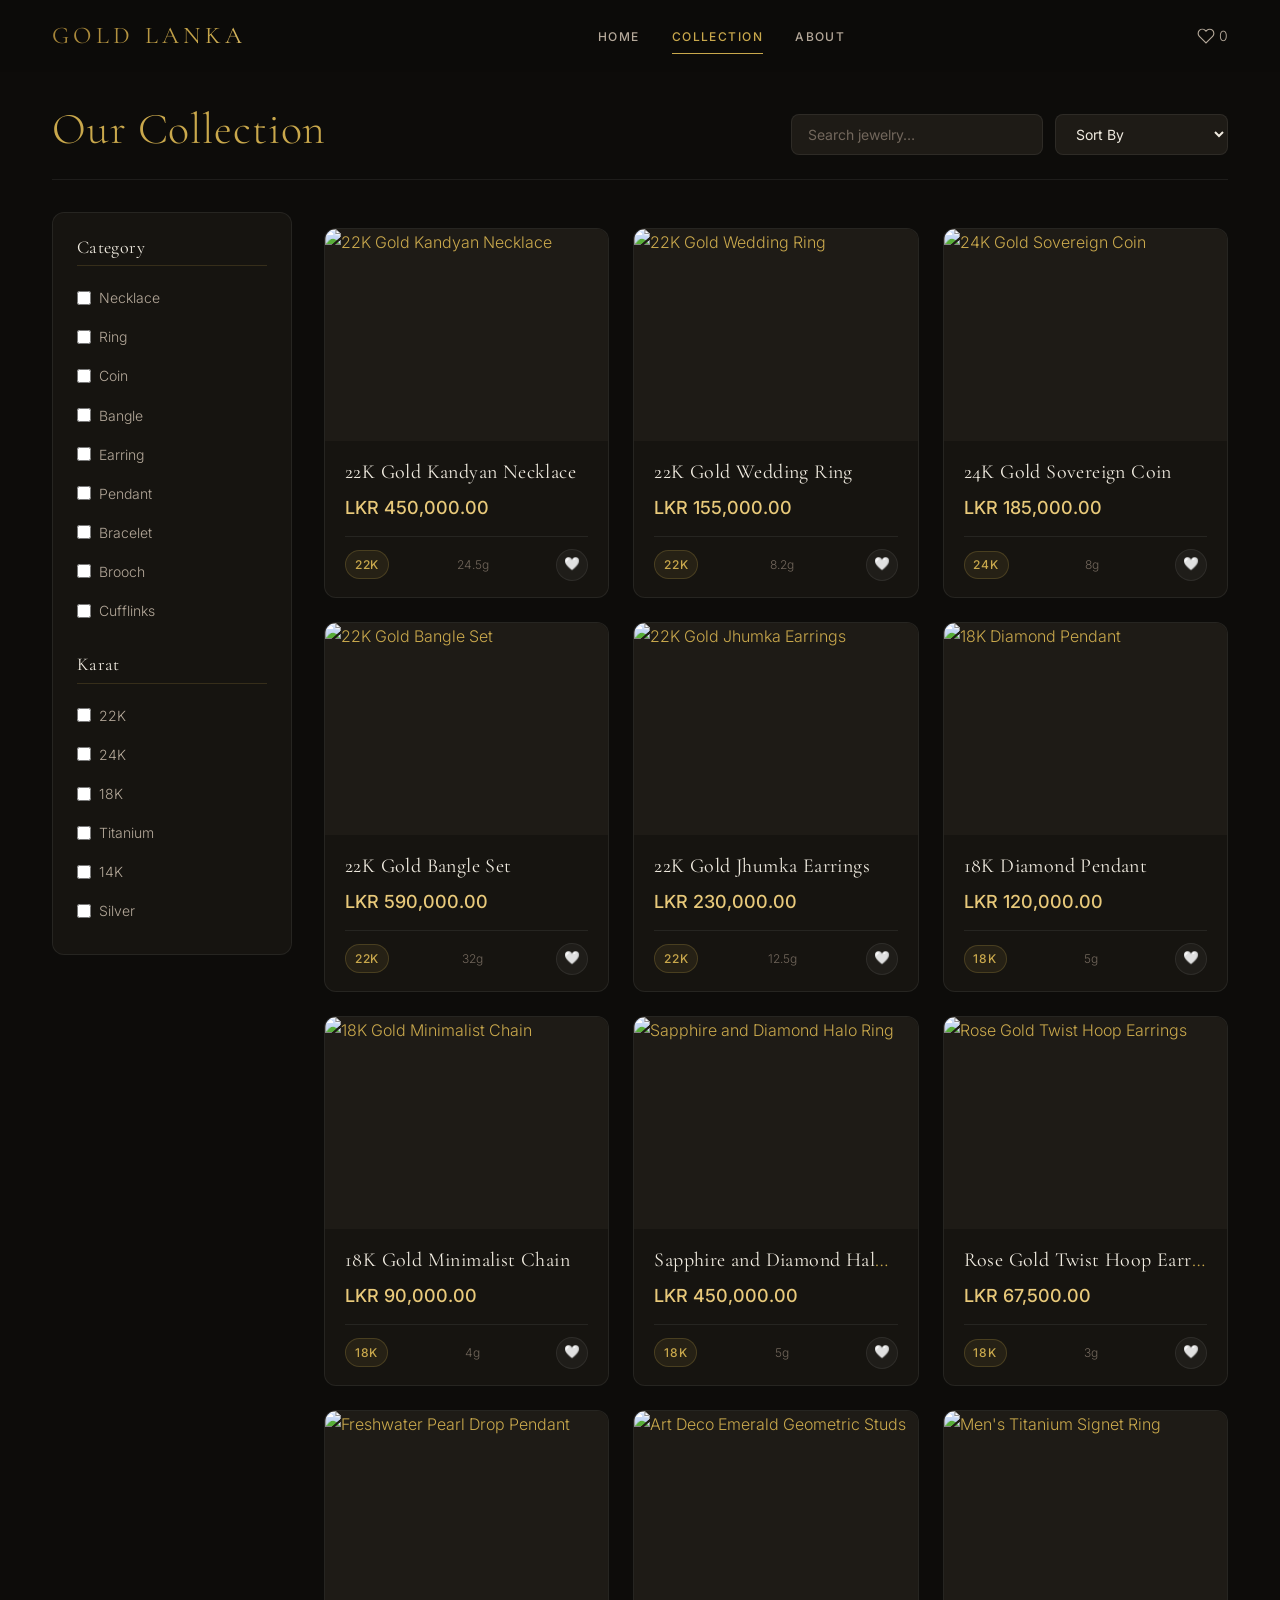
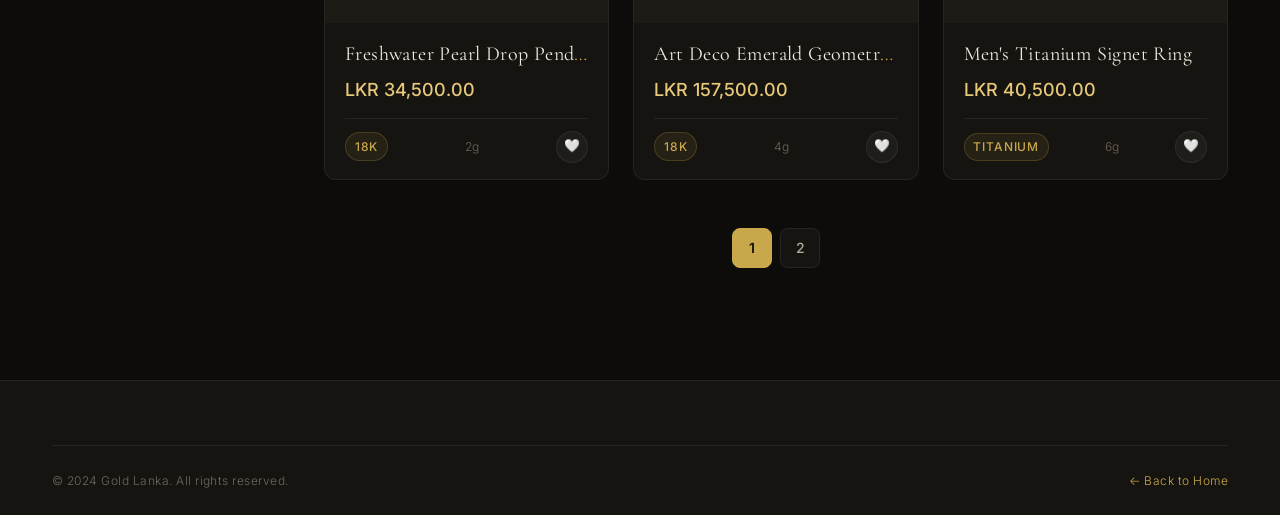
==== catalog.html @ e4578758 "updated" ====
<!DOCTYPE html>
<html lang="en">
<head>
  <meta charset="UTF-8">
  <meta name="viewport" content="width=device-width, initial-scale=1.0">
  <title>Collection | Gold Lanka — Sri Lankan Gold Jewelry</title>
  <meta name="description" content="Browse our full collection of handcrafted 22K and 24K gold jewelry. Filter by category, karat, and price.">

  <link rel="preconnect" href="https://fonts.googleapis.com">
  <link rel="preconnect" href="https://fonts.gstatic.com" crossorigin>
  <link href="https://fonts.googleapis.com/css2?family=Cormorant+Garamond:ital,wght@0,300;0,400;0,600;1,300;1,400;1,600&family=Inter:wght@300;400;500;600&display=swap" rel="stylesheet">

  <link rel="stylesheet" href="assets/css/style.css">
</head>
<body>

  <a href="#main-content" class="skip-link">Skip to content</a>

  <!-- ── Header ── -->
  <header class="site-header" id="site-header">
    <div class="container nav-container">

      <div class="logo">
        <a href="index.html" aria-label="Gold Lanka — Home">GOLD LANKA</a>
      </div>

      <button class="menu-toggle" id="menu-toggle"
              aria-controls="primary-nav"
              aria-expanded="false"
              aria-label="Toggle navigation menu">
        <span></span>
        <span></span>
        <span></span>
      </button>

      <nav class="primary-nav" id="primary-nav" aria-label="Main navigation">
        <ul class="nav-links">
          <li><a href="index.html">Home</a></li>
          <li><a href="catalog.html" class="active">Collection</a></li>
          <li><a href="about.html">About</a></li>
        </ul>
      </nav>

      <div class="nav-actions">
        <a href="wishlist.html" class="wishlist-icon" aria-label="Wishlist">
          <svg width="18" height="18" viewBox="0 0 24 24" fill="none"
               stroke="currentColor" stroke-width="1.5" aria-hidden="true">
            <path d="M20.84 4.61a5.5 5.5 0 0 0-7.78 0L12 5.67l-1.06-1.06a5.5 5.5 0 0 0-7.78 7.78l1.06 1.06L12 21.23l7.78-7.78 1.06-1.06a5.5 5.5 0 0 0 0-7.78z"/>
          </svg>
          <span id="wishlist-count">0</span>
        </a>
      </div>

    </div>
  </header>

  <!-- ── Main Content ── -->
  <main id="main-content" class="container">

    <div class="catalog-header">
      <h1>Our Collection</h1>
      <div class="catalog-controls">
        <button class="filter-toggle-btn" id="filter-toggle"
                aria-controls="filters-sidebar"
                aria-expanded="false">
          <svg width="14" height="14" viewBox="0 0 24 24" fill="none"
               stroke="currentColor" stroke-width="2" aria-hidden="true">
            <line x1="4" y1="6"  x2="20" y2="6"/>
            <line x1="4" y1="12" x2="16" y2="12"/>
            <line x1="4" y1="18" x2="12" y2="18"/>
          </svg>
          Filters
        </button>
        <input type="search" id="search-input"
               placeholder="Search jewelry…"
               aria-label="Search jewelry">
        <select id="sort-select" aria-label="Sort products">
          <option value="default">Sort By</option>
          <option value="price-asc">Price: Low to High</option>
          <option value="price-desc">Price: High to Low</option>
          <option value="name-asc">Name: A–Z</option>
        </select>
      </div>
    </div>

    <div class="catalog-layout">

      <aside class="filters-sidebar" id="filters-sidebar" aria-label="Product filters">
        <div class="filter-group">
          <h4>Category</h4>
          <div id="category-filters">
            <!-- Populated by JS -->
          </div>
        </div>
        <div class="filter-group">
          <h4>Karat</h4>
          <div id="karat-filters">
            <!-- Populated by JS -->
          </div>
        </div>
      </aside>

      <div class="catalog-content">
        <div id="product-grid" class="product-grid"
             aria-live="polite" aria-label="Product listing">
          <p>Loading products…</p>
        </div>
        <nav id="pagination" class="pagination" aria-label="Pagination"></nav>
      </div>

    </div>
  </main>

  <!-- ── Footer ── -->
  <footer class="site-footer">
    <div class="container">
      <div class="footer-bottom">
        <p>&copy; 2024 Gold Lanka. All rights reserved.</p>
        <p><a href="index.html">← Back to Home</a></p>
      </div>
    </div>
  </footer>

  <script src="assets/js/main.js"></script>
  <script src="assets/js/catalog-data.js"></script>
  <script src="assets/js/catalog.js"></script>
  <script>
    // Mobile filter sidebar toggle
    document.addEventListener('DOMContentLoaded', () => {
      const btn     = document.getElementById('filter-toggle');
      const sidebar = document.getElementById('filters-sidebar');
      if (btn && sidebar) {
        btn.addEventListener('click', () => {
          const open = sidebar.classList.toggle('is-open');
          btn.setAttribute('aria-expanded', String(open));
        });
      }
    });
  </script>
</body>
</html>
---- assets/css/style.css ----
/* ============================================================
   GOLD LANKA — Design System
   Premium static site stylesheet
   ============================================================ */

/* 1. FONTS
   ---------------------------------------------------------- */
@import url('https://fonts.googleapis.com/css2?family=Cormorant+Garamond:ital,wght@0,300;0,400;0,600;1,300;1,400;1,600&family=Inter:wght@300;400;500;600&display=swap');

/* 2. DESIGN TOKENS
   ---------------------------------------------------------- */
:root {
  /* --- Color Palette --- */
  --color-bg:             #0d0c0a;
  --color-surface:        #161410;
  --color-surface-2:      #1e1b16;
  --color-surface-3:      #26221c;
  --color-text:           #f0ebe0;
  --color-text-secondary: #b5a99a;
  --color-muted:          #72675c;
  --color-border:         rgba(201, 168, 76, 0.18);
  --color-border-subtle:  rgba(255, 255, 255, 0.07);
  --color-accent:         #c9a84c;
  --color-accent-light:   #e8c97a;
  --color-accent-dark:    #9e7e35;
  --color-accent-subtle:  rgba(201, 168, 76, 0.09);
  --color-accent-glow:    rgba(201, 168, 76, 0.20);

  /* Legacy aliases — keeps existing JS/HTML working */
  --color-gold:           var(--color-accent);
  --color-gold-light:     var(--color-accent-light);
  --color-gold-dark:      var(--color-accent-dark);
  --color-text-muted:     var(--color-text-secondary);
  --color-surface-hover:  var(--color-surface-2);

  /* --- Typography --- */
  --font-display:  'Cormorant Garamond', 'Georgia', serif;
  --font-sans:     'Inter', -apple-system, BlinkMacSystemFont, 'Segoe UI', system-ui, sans-serif;
  --font-mono:     'SF Mono', 'Fira Code', 'Cascadia Code', monospace;
  --font-heading:  var(--font-display);   /* legacy alias */
  --font-body:     var(--font-sans);      /* legacy alias */

  /* --- Fluid Type Scale --- */
  --text-xs:   clamp(0.70rem, 0.67rem + 0.18vw, 0.75rem);
  --text-sm:   clamp(0.80rem, 0.77rem + 0.18vw, 0.875rem);
  --text-base: clamp(0.9375rem, 0.91rem + 0.15vw, 1rem);
  --text-md:   clamp(1.0625rem, 1.01rem + 0.28vw, 1.125rem);
  --text-lg:   clamp(1.125rem,  1.05rem + 0.40vw, 1.25rem);
  --text-xl:   clamp(1.3rem,    1.15rem + 0.75vw, 1.5rem);
  --text-2xl:  clamp(1.6rem,    1.35rem + 1.25vw, 2.0rem);
  --text-3xl:  clamp(2.0rem,    1.60rem + 2.00vw, 2.75rem);
  --text-4xl:  clamp(2.75rem,   2.00rem + 3.75vw, 4.5rem);

  /* --- Spacing Scale --- */
  --space-1:  0.25rem;
  --space-2:  0.5rem;
  --space-3:  0.75rem;
  --space-4:  1rem;
  --space-5:  1.25rem;
  --space-6:  1.5rem;
  --space-8:  2rem;
  --space-10: 2.5rem;
  --space-12: 3rem;
  --space-16: 4rem;
  --space-20: 5rem;
  --space-24: 6rem;
  --space-32: 8rem;

  /* Legacy spacing aliases */
  --spacing-sm: var(--space-2);
  --spacing-md: var(--space-4);
  --spacing-lg: var(--space-8);
  --spacing-xl: var(--space-16);

  /* --- Radii --- */
  --radius-sm:   3px;
  --radius-md:   8px;
  --radius-lg:   12px;
  --radius-xl:   20px;
  --radius-full: 9999px;
  --border-radius: var(--radius-md);   /* legacy alias */

  /* --- Shadows --- */
  --shadow-sm:      0 1px 3px rgba(0,0,0,0.40), 0 1px 2px rgba(0,0,0,0.30);
  --shadow-md:      0 4px 16px rgba(0,0,0,0.45), 0 2px 6px rgba(0,0,0,0.30);
  --shadow-lg:      0 12px 32px rgba(0,0,0,0.55), 0 4px 12px rgba(0,0,0,0.35);
  --shadow-gold:    0 8px 28px rgba(201,168,76,0.20), 0 2px 8px rgba(201,168,76,0.10);
  --shadow-gold-sm: 0 4px 12px rgba(201,168,76,0.14);
  --shadow-subtle:  var(--shadow-sm);   /* legacy alias */

  /* --- Transitions --- */
  --ease-out:    cubic-bezier(0.2, 0, 0, 1);
  --ease-spring: cubic-bezier(0.34, 1.56, 0.64, 1);
  --duration-fast:  120ms;
  --duration-base:  180ms;
  --duration-slow:  300ms;
  --transition: all var(--duration-base) var(--ease-out);   /* legacy alias */

  /* --- Layout --- */
  --container-max: 1240px;
  --container-pad: clamp(1rem, 4vw, 2rem);
  --header-height: 72px;
}


/* 3. RESET & BASE
   ---------------------------------------------------------- */
*, *::before, *::after {
  box-sizing: border-box;
  margin: 0;
  padding: 0;
}

html {
  scroll-behavior: smooth;
  -webkit-text-size-adjust: 100%;
}

body {
  background-color: var(--color-bg);
  color: var(--color-text);
  font-family: var(--font-sans);
  font-size: var(--text-base);
  line-height: 1.65;
  font-weight: 300;
  -webkit-font-smoothing: antialiased;
  -moz-osx-font-smoothing: grayscale;
  min-height: 100dvh;
}

img, svg { display: block; max-width: 100%; }
button, input, select, textarea { font-family: inherit; font-size: inherit; }
ul, ol { list-style: none; }

/* 4. TYPOGRAPHY
   ---------------------------------------------------------- */
h1, h2, h3, h4, h5, h6 {
  font-family: var(--font-display);
  color: var(--color-accent);
  line-height: 1.15;
  font-weight: 400;
  letter-spacing: 0.02em;
  margin-bottom: var(--space-4);
}

h1 { font-size: var(--text-4xl); font-weight: 300; }
h2 { font-size: var(--text-3xl); font-weight: 300; }
h3 { font-size: var(--text-2xl); }
h4 { font-size: var(--text-xl); }

p {
  color: var(--color-text-secondary);
  line-height: 1.75;
  margin-bottom: var(--space-4);
}

a {
  color: var(--color-accent);
  text-decoration: none;
  transition: color var(--duration-fast) var(--ease-out);
}

a:hover { color: var(--color-accent-light); }

strong, b { font-weight: 600; color: var(--color-text); }

/* 5. LAYOUT UTILITIES
   ---------------------------------------------------------- */
.container {
  max-width: var(--container-max);
  margin-inline: auto;
  padding-inline: var(--container-pad);
}

.text-center { text-align: center; }
.text-muted   { color: var(--color-muted); }

.section { padding-block: clamp(3rem, 6vw, 6rem); }

.section-header {
  text-align: center;
  margin-bottom: var(--space-12);
}

.section-header h2 { margin-bottom: var(--space-3); }

.section-header p {
  font-size: var(--text-lg);
  max-width: 560px;
  margin-inline: auto;
  color: var(--color-muted);
}

.divider {
  display: block;
  width: 48px;
  height: 1px;
  background: var(--color-accent);
  margin-inline: auto;
  margin-block: var(--space-4);
  opacity: 0.55;
}

/* 6. SKIP LINK
   ---------------------------------------------------------- */
.skip-link {
  position: absolute;
  top: -100%;
  left: var(--space-4);
  padding: var(--space-2) var(--space-5);
  background: var(--color-accent);
  color: #100e00;
  font-weight: 600;
  font-size: var(--text-sm);
  border-radius: var(--radius-sm);
  z-index: 9999;
  transition: top var(--duration-fast);
}

.skip-link:focus { top: var(--space-4); }

/* 7. HEADER & NAVIGATION
   ---------------------------------------------------------- */
.site-header {
  position: sticky;
  top: 0;
  z-index: 200;
  height: var(--header-height);
  background-color: rgba(13, 12, 10, 0.72);
  backdrop-filter: blur(16px);
  -webkit-backdrop-filter: blur(16px);
  border-bottom: 1px solid transparent;
  transition:
    background-color var(--duration-slow) var(--ease-out),
    border-color     var(--duration-slow) var(--ease-out),
    box-shadow       var(--duration-slow) var(--ease-out);
}

.site-header.scrolled {
  background-color: rgba(13, 12, 10, 0.96);
  border-bottom-color: var(--color-border);
  box-shadow: 0 4px 24px rgba(0,0,0,0.40);
}

.nav-container {
  height: 100%;
  display: flex;
  align-items: center;
  justify-content: space-between;
  gap: var(--space-8);
}

/* Logo */
.logo {
  font-family: var(--font-display);
  font-size: var(--text-xl);
  font-weight: 400;
  letter-spacing: 0.18em;
  text-transform: uppercase;
  background: linear-gradient(
    135deg,
    var(--color-accent-dark)  0%,
    var(--color-accent)       42%,
    var(--color-accent-light) 60%,
    var(--color-accent)       100%
  );
  background-size: 200% auto;
  -webkit-background-clip: text;
  background-clip: text;
  color: transparent;
  transition: background-position var(--duration-slow) var(--ease-out);
  flex-shrink: 0;
}

.logo:hover { background-position: right center; }

.logo a { color: inherit; }

/* Primary nav */
.primary-nav {
  display: flex;
  align-items: center;
  flex: 1;
  justify-content: center;
}

.nav-links {
  display: flex;
  gap: var(--space-8);
}

.nav-links a {
  font-size: var(--text-xs);
  font-weight: 500;
  text-transform: uppercase;
  letter-spacing: 0.12em;
  color: var(--color-text-secondary);
  padding-block: var(--space-2);
  position: relative;
}

.nav-links a::after {
  content: '';
  position: absolute;
  bottom: -2px;
  left: 0;
  right: 0;
  height: 1px;
  background: var(--color-accent);
  transform: scaleX(0);
  transform-origin: right;
  transition: transform var(--duration-base) var(--ease-out);
}

.nav-links a:hover,
.nav-links a.active { color: var(--color-accent); }

.nav-links a:hover::after,
.nav-links a.active::after {
  transform: scaleX(1);
  transform-origin: left;
}

/* Nav actions */
.nav-actions {
  display: flex;
  align-items: center;
  gap: var(--space-4);
  flex-shrink: 0;
}

.nav-actions select {
  background: transparent;
  border: 1px solid var(--color-border-subtle);
  color: var(--color-text-secondary);
  font-size: var(--text-xs);
  font-weight: 500;
  letter-spacing: 0.06em;
  padding: var(--space-1) var(--space-2);
  border-radius: var(--radius-sm);
  cursor: pointer;
  transition: border-color var(--duration-fast);
}

.nav-actions select:hover,
.nav-actions select:focus {
  border-color: var(--color-accent);
  outline: none;
  color: var(--color-text);
}

.wishlist-icon {
  display: flex;
  align-items: center;
  gap: var(--space-1);
  font-size: var(--text-sm);
  color: var(--color-text-secondary);
  transition: color var(--duration-fast);
}

.wishlist-icon:hover { color: var(--color-accent); }

/* Mobile menu toggle */
.menu-toggle {
  display: none;
  flex-direction: column;
  justify-content: center;
  gap: 5px;
  width: 36px;
  height: 36px;
  background: none;
  border: none;
  cursor: pointer;
  padding: 6px;
  z-index: 210;
}

.menu-toggle span {
  display: block;
  height: 1px;
  background: var(--color-text);
  transition:
    transform var(--duration-base) var(--ease-out),
    opacity   var(--duration-fast) var(--ease-out),
    width     var(--duration-base) var(--ease-out);
  transform-origin: center;
}

.menu-toggle span:nth-child(1) { width: 22px; }
.menu-toggle span:nth-child(2) { width: 14px; margin-left: auto; }
.menu-toggle span:nth-child(3) { width: 18px; }

.menu-toggle[aria-expanded="true"] span:nth-child(1) {
  transform: translateY(6px) rotate(45deg);
  width: 22px;
}
.menu-toggle[aria-expanded="true"] span:nth-child(2) {
  opacity: 0;
  transform: scaleX(0);
}
.menu-toggle[aria-expanded="true"] span:nth-child(3) {
  transform: translateY(-6px) rotate(-45deg);
  width: 22px;
}

/* 8. BUTTONS
   ---------------------------------------------------------- */
.btn {
  display: inline-flex;
  align-items: center;
  justify-content: center;
  gap: var(--space-2);
  padding: 0.72rem 1.9rem;
  font-family: var(--font-sans);
  font-size: var(--text-xs);
  font-weight: 500;
  text-transform: uppercase;
  letter-spacing: 0.12em;
  border-radius: var(--radius-sm);
  cursor: pointer;
  background: transparent;
  border: 1px solid var(--color-accent);
  color: var(--color-accent);
  transition:
    background-color var(--duration-base) var(--ease-out),
    color            var(--duration-base) var(--ease-out),
    border-color     var(--duration-base) var(--ease-out),
    transform        var(--duration-fast) var(--ease-out),
    box-shadow       var(--duration-base) var(--ease-out);
  white-space: nowrap;
  text-decoration: none;
  position: relative;
  overflow: hidden;
}

.btn::after {
  content: '';
  position: absolute;
  inset: 0;
  background: white;
  opacity: 0;
  transition: opacity var(--duration-fast);
}

.btn:hover {
  background: var(--color-accent-subtle);
  color: var(--color-accent-light);
  border-color: var(--color-accent-light);
  box-shadow: var(--shadow-gold-sm);
}

.btn:hover::after { opacity: 0.025; }
.btn:active { transform: translateY(1px); }

.btn-primary {
  background: linear-gradient(135deg, var(--color-accent-dark), var(--color-accent));
  border-color: transparent;
  color: #12100a;
  font-weight: 600;
}

.btn-primary:hover {
  background: linear-gradient(135deg, var(--color-accent), var(--color-accent-light));
  transform: translateY(-2px);
  box-shadow: var(--shadow-gold);
  color: #0d0b06;
  border-color: transparent;
}

/* 9. HERO
   ---------------------------------------------------------- */
.hero {
  position: relative;
  min-height: clamp(520px, 82vh, 920px);
  display: flex;
  align-items: center;
  justify-content: center;
  text-align: center;
  overflow: hidden;
  padding-block: var(--space-24);
}

.hero-bg {
  position: absolute;
  inset: 0;
  background-image:
    url('https://images.unsplash.com/photo-1626784215021-2e39ccf971cd?auto=format&fit=crop&w=1920&q=80');
  background-size: cover;
  background-position: center;
  transform: scale(1.04);
  transition: transform 10s ease-out;
  will-change: transform;
}

.hero-bg::after {
  content: '';
  position: absolute;
  inset: 0;
  background: linear-gradient(
    to bottom,
    rgba(13,12,10,0.50) 0%,
    rgba(13,12,10,0.72) 55%,
    rgba(13,12,10,0.92) 100%
  );
}

.hero-content {
  position: relative;
  z-index: 1;
  max-width: 760px;
  margin-inline: auto;
  padding-inline: var(--container-pad);
}

.hero-eyebrow {
  display: inline-block;
  font-size: var(--text-xs);
  font-weight: 500;
  text-transform: uppercase;
  letter-spacing: 0.24em;
  color: var(--color-accent);
  margin-bottom: var(--space-5);
  opacity: 0.85;
}

.hero h1 {
  font-size: var(--text-4xl);
  font-weight: 300;
  color: var(--color-text);
  line-height: 1.1;
  margin-bottom: var(--space-5);
  text-shadow: 0 2px 24px rgba(0,0,0,0.55);
}

.hero h1 em {
  font-style: italic;
  color: var(--color-accent-light);
}

.hero p {
  font-size: var(--text-lg);
  color: var(--color-text-secondary);
  max-width: 520px;
  margin-inline: auto;
  margin-bottom: var(--space-10);
  font-weight: 300;
  text-shadow: 0 1px 6px rgba(0,0,0,0.45);
}

.hero-cta {
  display: flex;
  gap: var(--space-4);
  justify-content: center;
  flex-wrap: wrap;
}

/* 10. FEATURE PILLARS
   ---------------------------------------------------------- */
.features-section {
  border-top: 1px solid var(--color-border-subtle);
  border-bottom: 1px solid var(--color-border-subtle);
  padding-block: var(--space-12);
  background: var(--color-surface);
}

.features-grid {
  display: grid;
  grid-template-columns: repeat(auto-fit, minmax(200px, 1fr));
  gap: var(--space-6);
}

.feature-item {
  text-align: center;
  padding: var(--space-6) var(--space-4);
}

.feature-icon {
  font-size: 1.4rem;
  color: var(--color-accent);
  margin-bottom: var(--space-3);
  line-height: 1;
}

.feature-item h3 {
  font-size: var(--text-md);
  font-weight: 400;
  color: var(--color-text);
  margin-bottom: var(--space-2);
  letter-spacing: 0.04em;
}

.feature-item p {
  font-size: var(--text-sm);
  color: var(--color-muted);
  line-height: 1.65;
  margin: 0;
}

/* 11. PRODUCT GRID & CARDS
   ---------------------------------------------------------- */
.product-grid {
  display: grid;
  grid-template-columns: repeat(auto-fill, minmax(min(280px, 100%), 1fr));
  gap: var(--space-6);
  padding-block: var(--space-4);
}

.product-card {
  background: var(--color-surface);
  border: 1px solid var(--color-border-subtle);
  border-radius: var(--radius-lg);
  overflow: hidden;
  transition:
    transform    var(--duration-base) var(--ease-out),
    box-shadow   var(--duration-base) var(--ease-out),
    border-color var(--duration-base) var(--ease-out);
  position: relative;
  animation: fadeUp 0.5s var(--ease-out) backwards;
}

.product-card:hover {
  transform: translateY(-6px);
  box-shadow: var(--shadow-gold);
  border-color: var(--color-border);
}

.product-image-container {
  display: block;
  overflow: hidden;
  aspect-ratio: 4 / 3;
  background: var(--color-surface-2);
  position: relative;
}

.product-image {
  width: 100%;
  height: 100%;
  object-fit: cover;
  transition:
    transform var(--duration-slow) var(--ease-out),
    opacity   var(--duration-base) var(--ease-out);
}

.product-card:hover .product-image { transform: scale(1.06); }

.product-image-container::after {
  content: 'View Details';
  position: absolute;
  inset: 0;
  display: flex;
  align-items: center;
  justify-content: center;
  font-size: var(--text-xs);
  font-weight: 500;
  text-transform: uppercase;
  letter-spacing: 0.14em;
  color: var(--color-text);
  background: rgba(13,12,10,0.48);
  opacity: 0;
  transition: opacity var(--duration-base) var(--ease-out);
  backdrop-filter: blur(2px);
}

.product-card:hover .product-image-container::after { opacity: 1; }

.product-info { padding: var(--space-5) var(--space-5) var(--space-4); }

.product-title {
  font-family: var(--font-display);
  font-size: var(--text-lg);
  font-weight: 400;
  letter-spacing: 0.02em;
  margin-bottom: var(--space-2);
  white-space: nowrap;
  overflow: hidden;
  text-overflow: ellipsis;
}

.product-title a {
  color: var(--color-text);
  transition: color var(--duration-fast) var(--ease-out);
}

.product-title a:hover { color: var(--color-accent); }

.product-price {
  font-family: var(--font-sans);
  font-size: var(--text-md);
  font-weight: 500;
  color: var(--color-accent-light);
  margin-bottom: var(--space-3);
}

.product-meta {
  display: flex;
  align-items: center;
  justify-content: space-between;
  font-size: var(--text-xs);
  color: var(--color-muted);
  padding-top: var(--space-3);
  border-top: 1px solid var(--color-border-subtle);
}

.tag {
  background: var(--color-accent-subtle);
  color: var(--color-accent);
  border: 1px solid rgba(201,168,76,0.22);
  padding: 0.2rem 0.55rem;
  border-radius: var(--radius-full);
  font-size: var(--text-xs);
  font-weight: 500;
  letter-spacing: 0.07em;
  text-transform: uppercase;
}

/* 12. WISHLIST BUTTON
   ---------------------------------------------------------- */
.wishlist-btn {
  display: flex;
  align-items: center;
  justify-content: center;
  width: 32px;
  height: 32px;
  background: rgba(255,255,255,0.04);
  border: 1px solid var(--color-border-subtle);
  color: var(--color-muted);
  cursor: pointer;
  border-radius: var(--radius-full);
  transition:
    background-color var(--duration-fast) var(--ease-out),
    border-color     var(--duration-fast) var(--ease-out),
    color            var(--duration-fast) var(--ease-out),
    transform        var(--duration-fast) var(--ease-spring);
  font-size: 0.8rem;
  line-height: 1;
}

.wishlist-btn:hover {
  background: var(--color-accent-subtle);
  color: var(--color-accent);
  border-color: var(--color-border);
  transform: scale(1.12);
}

.wishlist-btn.active {
  color: #e05252;
  background: rgba(224,82,82,0.10);
  border-color: rgba(224,82,82,0.30);
}

/* 13. CATALOG PAGE
   ---------------------------------------------------------- */
.catalog-header {
  display: flex;
  justify-content: space-between;
  align-items: flex-end;
  gap: var(--space-6);
  padding-block: var(--space-8) var(--space-6);
  border-bottom: 1px solid var(--color-border-subtle);
  flex-wrap: wrap;
}

.catalog-header h1 { margin: 0; font-size: var(--text-3xl); }

.catalog-controls {
  display: flex;
  gap: var(--space-3);
  flex-wrap: wrap;
}

.catalog-controls input,
.catalog-controls select {
  padding: 0.6rem 1rem;
  background: var(--color-surface-2);
  border: 1px solid var(--color-border-subtle);
  color: var(--color-text);
  border-radius: var(--radius-md);
  font-size: var(--text-sm);
  transition: border-color var(--duration-fast), outline var(--duration-fast);
  min-width: 140px;
}

.catalog-controls input::placeholder { color: var(--color-muted); }

.catalog-controls input:focus,
.catalog-controls select:focus {
  outline: 2px solid var(--color-accent);
  outline-offset: 2px;
  border-color: var(--color-accent);
}

.catalog-layout {
  display: grid;
  grid-template-columns: 240px 1fr;
  gap: var(--space-8);
  margin-top: var(--space-8);
  align-items: start;
}

.catalog-content { min-width: 0; }

/* Filters sidebar */
.filters-sidebar {
  position: sticky;
  top: calc(var(--header-height) + var(--space-4));
  padding: var(--space-6);
  background: var(--color-surface);
  border: 1px solid var(--color-border-subtle);
  border-radius: var(--radius-lg);
}

.filter-group { margin-bottom: var(--space-6); }
.filter-group:last-child { margin-bottom: 0; }

.filter-group h4 {
  font-family: var(--font-display);
  font-size: var(--text-md);
  font-weight: 400;
  color: var(--color-text);
  border-bottom: 1px solid var(--color-border);
  padding-bottom: var(--space-2);
  margin-bottom: var(--space-3);
}

.filter-option {
  display: flex;
  align-items: center;
  gap: var(--space-2);
  padding-block: var(--space-2);
  cursor: pointer;
  color: var(--color-text-secondary);
  font-size: var(--text-sm);
  transition: color var(--duration-fast);
}

.filter-option:hover { color: var(--color-accent); }

.filter-option input[type="checkbox"] {
  accent-color: var(--color-accent);
  width: 14px;
  height: 14px;
  cursor: pointer;
  flex-shrink: 0;
}

/* Mobile filter toggle button */
.filter-toggle-btn {
  display: none;
  align-items: center;
  gap: var(--space-2);
  padding: 0.6rem 1rem;
  background: var(--color-surface-2);
  border: 1px solid var(--color-border-subtle);
  color: var(--color-text-secondary);
  border-radius: var(--radius-md);
  font-size: var(--text-sm);
  cursor: pointer;
  transition:
    border-color var(--duration-fast),
    color        var(--duration-fast);
}

.filter-toggle-btn:hover {
  border-color: var(--color-accent);
  color: var(--color-accent);
}

/* 14. PAGINATION
   ---------------------------------------------------------- */
.pagination {
  display: flex;
  gap: var(--space-2);
  justify-content: center;
  padding-block: var(--space-8);
  flex-wrap: wrap;
}

.pagination-btn {
  min-width: 40px;
  height: 40px;
  padding-inline: var(--space-3);
  background: var(--color-surface);
  border: 1px solid var(--color-border-subtle);
  color: var(--color-text-secondary);
  cursor: pointer;
  border-radius: var(--radius-md);
  font-size: var(--text-sm);
  font-weight: 500;
  transition:
    background-color var(--duration-fast) var(--ease-out),
    border-color     var(--duration-fast) var(--ease-out),
    color            var(--duration-fast) var(--ease-out);
}

.pagination-btn:hover {
  border-color: var(--color-accent);
  color: var(--color-accent);
  background: var(--color-accent-subtle);
}

.pagination-btn.active {
  background: var(--color-accent);
  border-color: var(--color-accent);
  color: #12100a;
  font-weight: 600;
}

/* 15. PRODUCT DETAIL
   ---------------------------------------------------------- */
.product-detail {
  display: grid;
  grid-template-columns: 1fr 1fr;
  gap: var(--space-16);
  padding-block: var(--space-8) var(--space-16);
  align-items: start;
}

.product-detail-image {
  border-radius: var(--radius-lg);
  overflow: hidden;
  aspect-ratio: 1;
  background: var(--color-surface-2);
  box-shadow: var(--shadow-lg);
}

.product-detail-image img {
  width: 100%;
  height: 100%;
  object-fit: cover;
}

.product-detail-title {
  font-size: var(--text-3xl);
  font-weight: 300;
  color: var(--color-text);
  margin-bottom: var(--space-2);
  letter-spacing: 0.01em;
}

.product-detail-price {
  font-family: var(--font-sans);
  font-size: var(--text-2xl);
  font-weight: 500;
  color: var(--color-accent-light);
  margin-bottom: var(--space-6);
}

.product-detail-specs {
  display: grid;
  grid-template-columns: 1fr 1fr;
  gap: var(--space-5);
  padding-block: var(--space-6);
  border-top: 1px solid var(--color-border-subtle);
  border-bottom: 1px solid var(--color-border-subtle);
  margin-bottom: var(--space-6);
}

.spec-item strong {
  display: block;
  font-size: var(--text-xs);
  text-transform: uppercase;
  letter-spacing: 0.10em;
  color: var(--color-muted);
  margin-bottom: var(--space-1);
  font-weight: 500;
}

.spec-item span {
  font-size: var(--text-md);
  color: var(--color-text);
}

.product-detail-desc {
  font-size: var(--text-md);
  line-height: 1.8;
  color: var(--color-text-secondary);
  margin-bottom: var(--space-8);
}

.product-detail-actions {
  display: flex;
  gap: var(--space-4);
  flex-wrap: wrap;
}

.product-detail-actions .btn { flex: 1; min-width: 140px; }

/* 16. FOOTER
   ---------------------------------------------------------- */
.site-footer {
  margin-top: var(--space-20);
  border-top: 1px solid var(--color-border-subtle);
  background: var(--color-surface);
  padding-top: var(--space-16);
}

/* Keep old footer selector working on pages not yet updated */
footer:not(.site-footer) {
  background: var(--color-surface);
  padding: var(--space-16) 0;
  margin-top: var(--space-16);
  border-top: 1px solid var(--color-border-subtle);
  text-align: center;
}

.footer-grid {
  display: grid;
  grid-template-columns: 1.8fr 1fr 1fr 1fr;
  gap: var(--space-8);
  padding-bottom: var(--space-12);
}

.footer-brand .logo {
  font-size: var(--text-xl);
  margin-bottom: var(--space-4);
  display: block;
}

.footer-brand p {
  font-size: var(--text-sm);
  color: var(--color-muted);
  max-width: 260px;
  line-height: 1.75;
  margin: 0;
}

.footer-col h4 {
  font-family: var(--font-display);
  font-size: var(--text-md);
  font-weight: 400;
  color: var(--color-text);
  margin-bottom: var(--space-4);
  letter-spacing: 0.04em;
}

.footer-col ul {
  display: flex;
  flex-direction: column;
  gap: var(--space-2);
}

.footer-col a, .footer-col address {
  font-size: var(--text-sm);
  color: var(--color-muted);
  font-style: normal;
  line-height: 1.8;
  transition: color var(--duration-fast);
}

.footer-col a:hover { color: var(--color-accent); }

.footer-bottom {
  border-top: 1px solid var(--color-border-subtle);
  padding-block: var(--space-6);
  display: flex;
  justify-content: space-between;
  align-items: center;
  gap: var(--space-4);
  flex-wrap: wrap;
}

.footer-bottom p {
  font-size: var(--text-xs);
  color: var(--color-muted);
  margin: 0;
  letter-spacing: 0.04em;
}

/* 17. TOAST
   ---------------------------------------------------------- */
.toast {
  position: fixed;
  bottom: var(--space-6);
  right: var(--space-6);
  background: var(--color-surface-3);
  color: var(--color-text);
  padding: var(--space-4) var(--space-6);
  border-radius: var(--radius-md);
  box-shadow: var(--shadow-lg);
  border-left: 3px solid var(--color-accent);
  transform: translateY(130%);
  opacity: 0;
  transition:
    transform var(--duration-base) var(--ease-out),
    opacity   var(--duration-base) var(--ease-out);
  z-index: 1000;
  font-size: var(--text-sm);
  max-width: 320px;
}

.toast.show {
  transform: translateY(0);
  opacity: 1;
}

/* 18. ANIMATIONS
   ---------------------------------------------------------- */
@keyframes fadeUp {
  from { opacity: 0; transform: translateY(20px); }
  to   { opacity: 1; transform: translateY(0); }
}

@keyframes fadeIn {
  from { opacity: 0; }
  to   { opacity: 1; }
}

/* Stagger product cards */
.product-card:nth-child(1) { animation-delay: 0.05s; }
.product-card:nth-child(2) { animation-delay: 0.10s; }
.product-card:nth-child(3) { animation-delay: 0.15s; }
.product-card:nth-child(4) { animation-delay: 0.20s; }
.product-card:nth-child(5) { animation-delay: 0.25s; }
.product-card:nth-child(6) { animation-delay: 0.30s; }
.product-card:nth-child(7) { animation-delay: 0.35s; }
.product-card:nth-child(8) { animation-delay: 0.40s; }

/* 19. FOCUS STYLES (WCAG AA)
   ---------------------------------------------------------- */
:focus-visible {
  outline: 2px solid var(--color-accent);
  outline-offset: 3px;
  border-radius: var(--radius-sm);
}

/* 20. REDUCED MOTION
   ---------------------------------------------------------- */
@media (prefers-reduced-motion: reduce) {
  *, *::before, *::after {
    animation-duration: 0.01ms !important;
    animation-iteration-count: 1 !important;
    transition-duration: 0.01ms !important;
    scroll-behavior: auto !important;
  }

  .hero-bg { transform: none; transition: none; }
}

/* 21. RESPONSIVE — TABLET
   ---------------------------------------------------------- */
@media (max-width: 1024px) {
  .footer-grid { grid-template-columns: 1fr 1fr; }
}

/* 22. RESPONSIVE — MOBILE
   ---------------------------------------------------------- */
@media (max-width: 768px) {
  /* Mobile nav */
  .menu-toggle { display: flex; }

  .primary-nav {
    position: fixed;
    top: var(--header-height);
    left: 0;
    right: 0;
    bottom: 0;
    background: rgba(13,12,10,0.97);
    backdrop-filter: blur(20px);
    -webkit-backdrop-filter: blur(20px);
    flex-direction: column;
    justify-content: center;
    align-items: center;
    gap: var(--space-10);
    transform: translateY(-100%);
    opacity: 0;
    pointer-events: none;
    transition:
      transform var(--duration-slow) var(--ease-out),
      opacity   var(--duration-slow) var(--ease-out);
    z-index: 205;
  }

  .primary-nav.is-open {
    transform: translateY(0);
    opacity: 1;
    pointer-events: all;
  }

  .nav-links {
    flex-direction: column;
    align-items: center;
    gap: var(--space-6);
  }

  .nav-links a {
    font-size: var(--text-xl);
    letter-spacing: 0.16em;
  }

  /* Hero */
  .hero h1 { font-size: clamp(2rem, 9vw, 3rem); }
  .hero-cta { flex-direction: column; align-items: center; }
  .hero-cta .btn { width: 100%; max-width: 280px; }

  /* Catalog */
  .catalog-layout { grid-template-columns: 1fr; }

  .filters-sidebar {
    position: static;
    display: none;
  }

  .filters-sidebar.is-open { display: block; }

  .filter-toggle-btn { display: flex; }

  .catalog-header { flex-direction: column; align-items: flex-start; }
  .catalog-controls { width: 100%; }
  .catalog-controls input,
  .catalog-controls select { min-width: unset; flex: 1; }

  /* Product detail */
  .product-detail {
    grid-template-columns: 1fr;
    gap: var(--space-8);
    padding-block: var(--space-6) var(--space-12);
  }

  /* Footer */
  .footer-grid { grid-template-columns: 1fr; gap: var(--space-6); }
  .footer-brand p { max-width: none; }
}

@media (max-width: 480px) {
  .features-grid { grid-template-columns: 1fr 1fr; }
  .product-detail-specs { grid-template-columns: 1fr; }
  .product-detail-actions { flex-direction: column; }
  .product-detail-actions .btn { min-width: unset; }
}
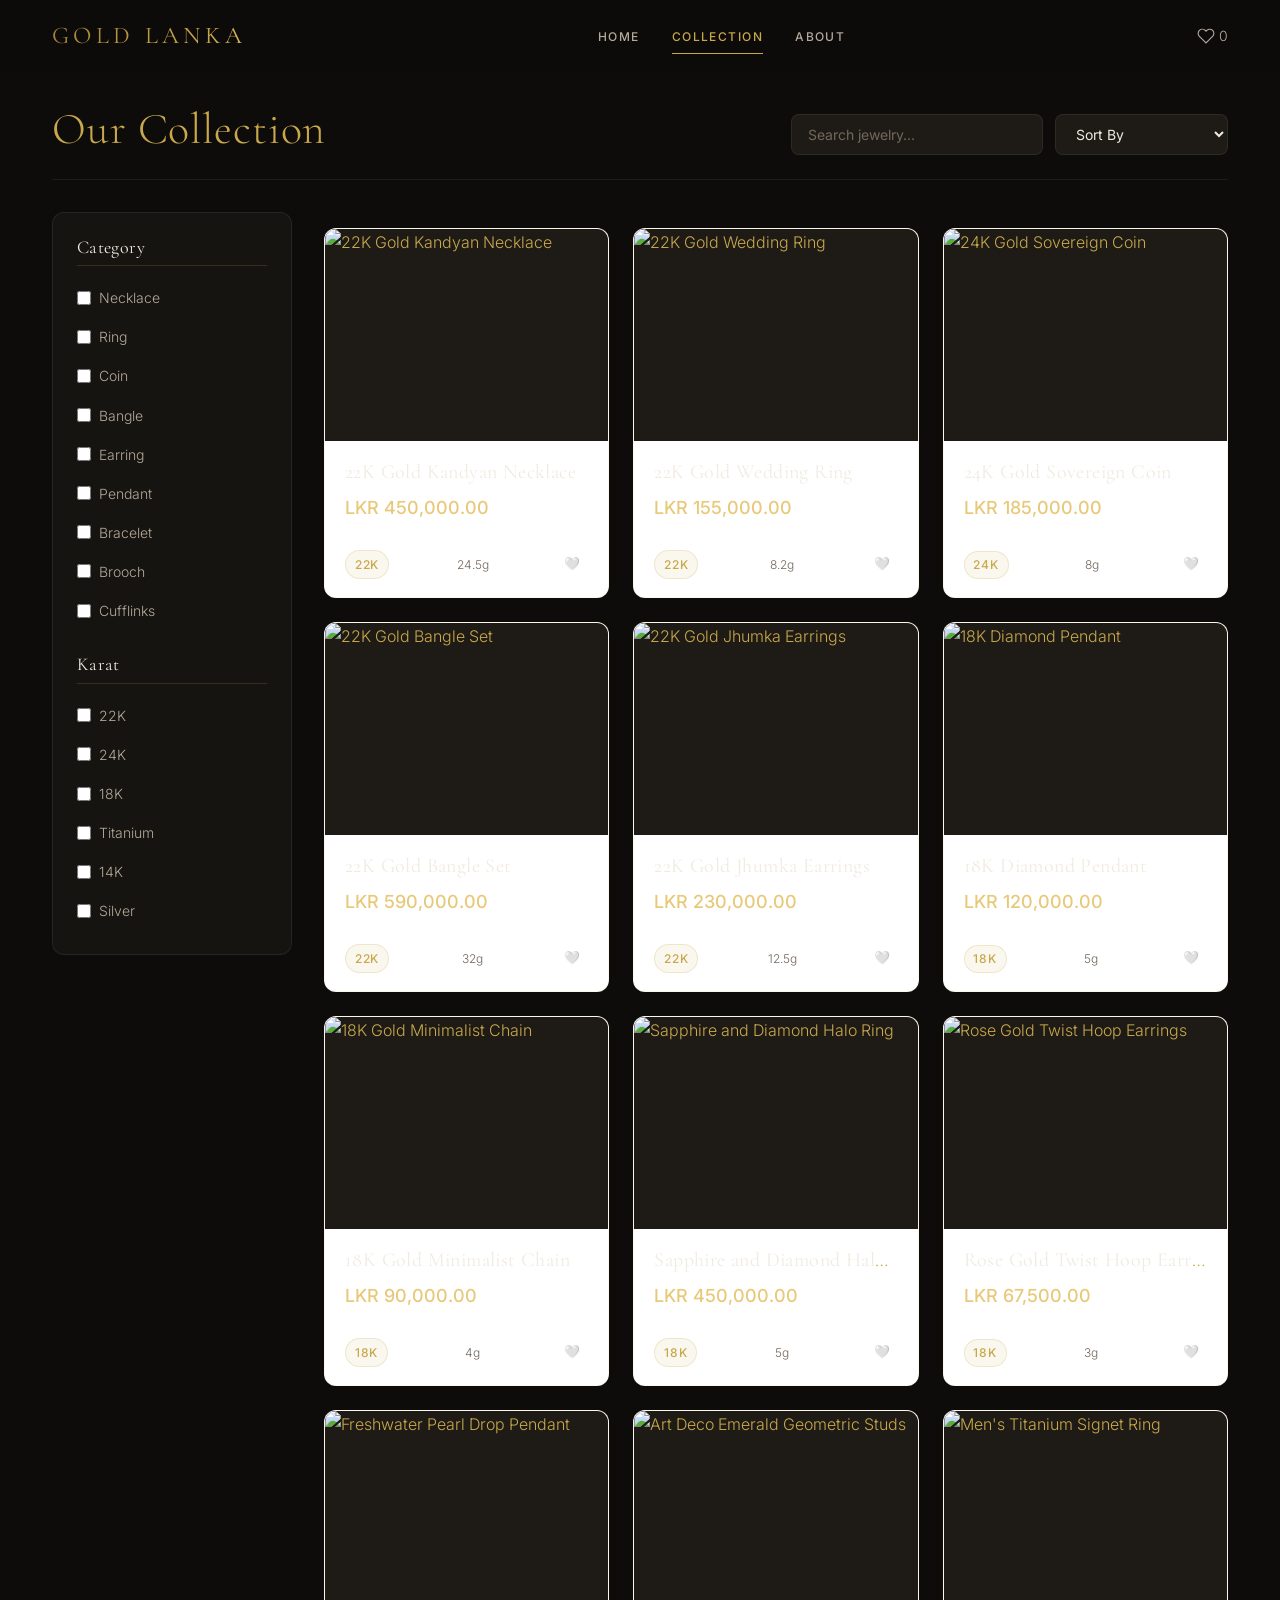
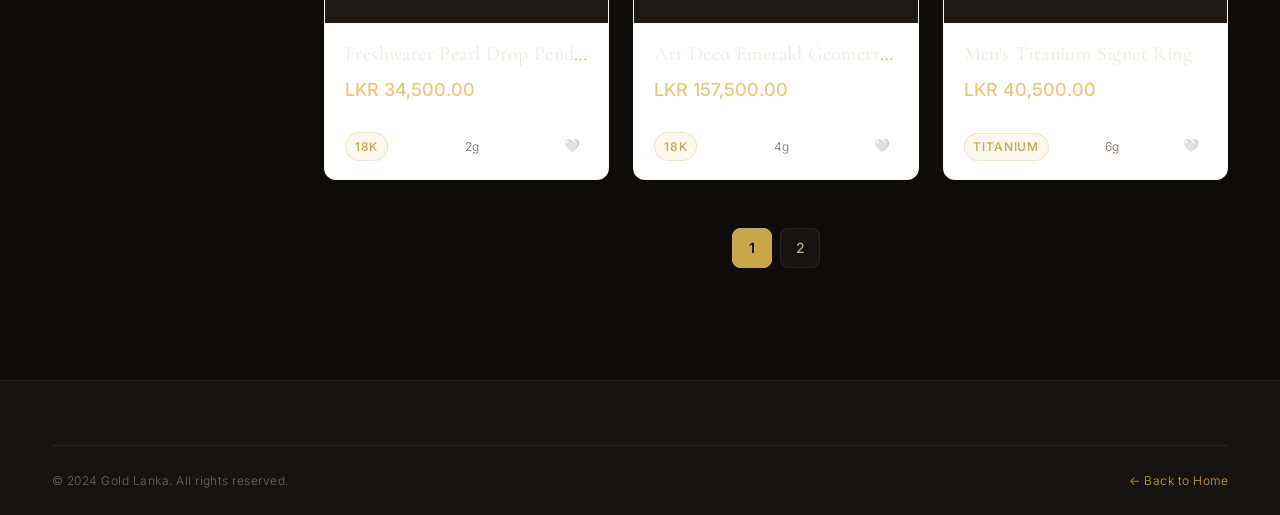
==== commit b969faed: "Add README and enhance HTML files with modern styles and features" ====
--- a/catalog.html
+++ b/catalog.html
@@ -10,7 +10,68 @@
   <link rel="preconnect" href="https://fonts.gstatic.com" crossorigin>
   <link href="https://fonts.googleapis.com/css2?family=Cormorant+Garamond:ital,wght@0,300;0,400;0,600;1,300;1,400;1,600&family=Inter:wght@300;400;500;600&display=swap" rel="stylesheet">
 
+  <link rel="icon" href="assets/images/logo.png" type="image/png">
+  <link rel="apple-touch-icon" href="assets/images/logo.png">
   <link rel="stylesheet" href="assets/css/style.css">
+  <style>
+    /* Modern enhancements */
+    :root {
+      --color-gold: #D4AF37;
+      --color-gold-light: #F4D03F;
+      --color-dark: #1A1A1A;
+      --shadow-soft: 0 10px 30px rgba(0,0,0,0.08);
+      --transition: all 0.4s cubic-bezier(0.165, 0.84, 0.44, 1);
+    }
+    html {
+      scroll-behavior: smooth;
+    }
+    .product-card {
+      transition: var(--transition);
+      border: 1px solid rgba(212, 175, 55, 0.1);
+      overflow: hidden;
+      border-radius: 12px;
+      background: white;
+    }
+    .product-card:hover {
+      transform: translateY(-8px);
+      box-shadow: var(--shadow-soft);
+      border-color: var(--color-gold);
+    }
+    .btn {
+      position: relative;
+      overflow: hidden;
+      z-index: 1;
+      transition: var(--transition);
+      border-radius: 4px;
+      letter-spacing: 0.5px;
+    }
+    .btn::before {
+      content: '';
+      position: absolute;
+      top: 0; left: 0; width: 0%; height: 100%;
+      background: rgba(255,255,255,0.2);
+      transition: width 0.3s ease;
+      z-index: -1;
+    }
+    .btn:hover::before {
+      width: 100%;
+    }
+    /* Custom scrollbar */
+    ::-webkit-scrollbar {
+      width: 10px;
+    }
+    ::-webkit-scrollbar-track {
+      background: #f9f9f9;
+    }
+    ::-webkit-scrollbar-thumb {
+      background: #dcdcdc;
+      border-radius: 5px;
+      border: 2px solid #f9f9f9;
+    }
+    ::-webkit-scrollbar-thumb:hover {
+      background: var(--color-gold);
+    }
+  </style>
 </head>
 <body>
 
